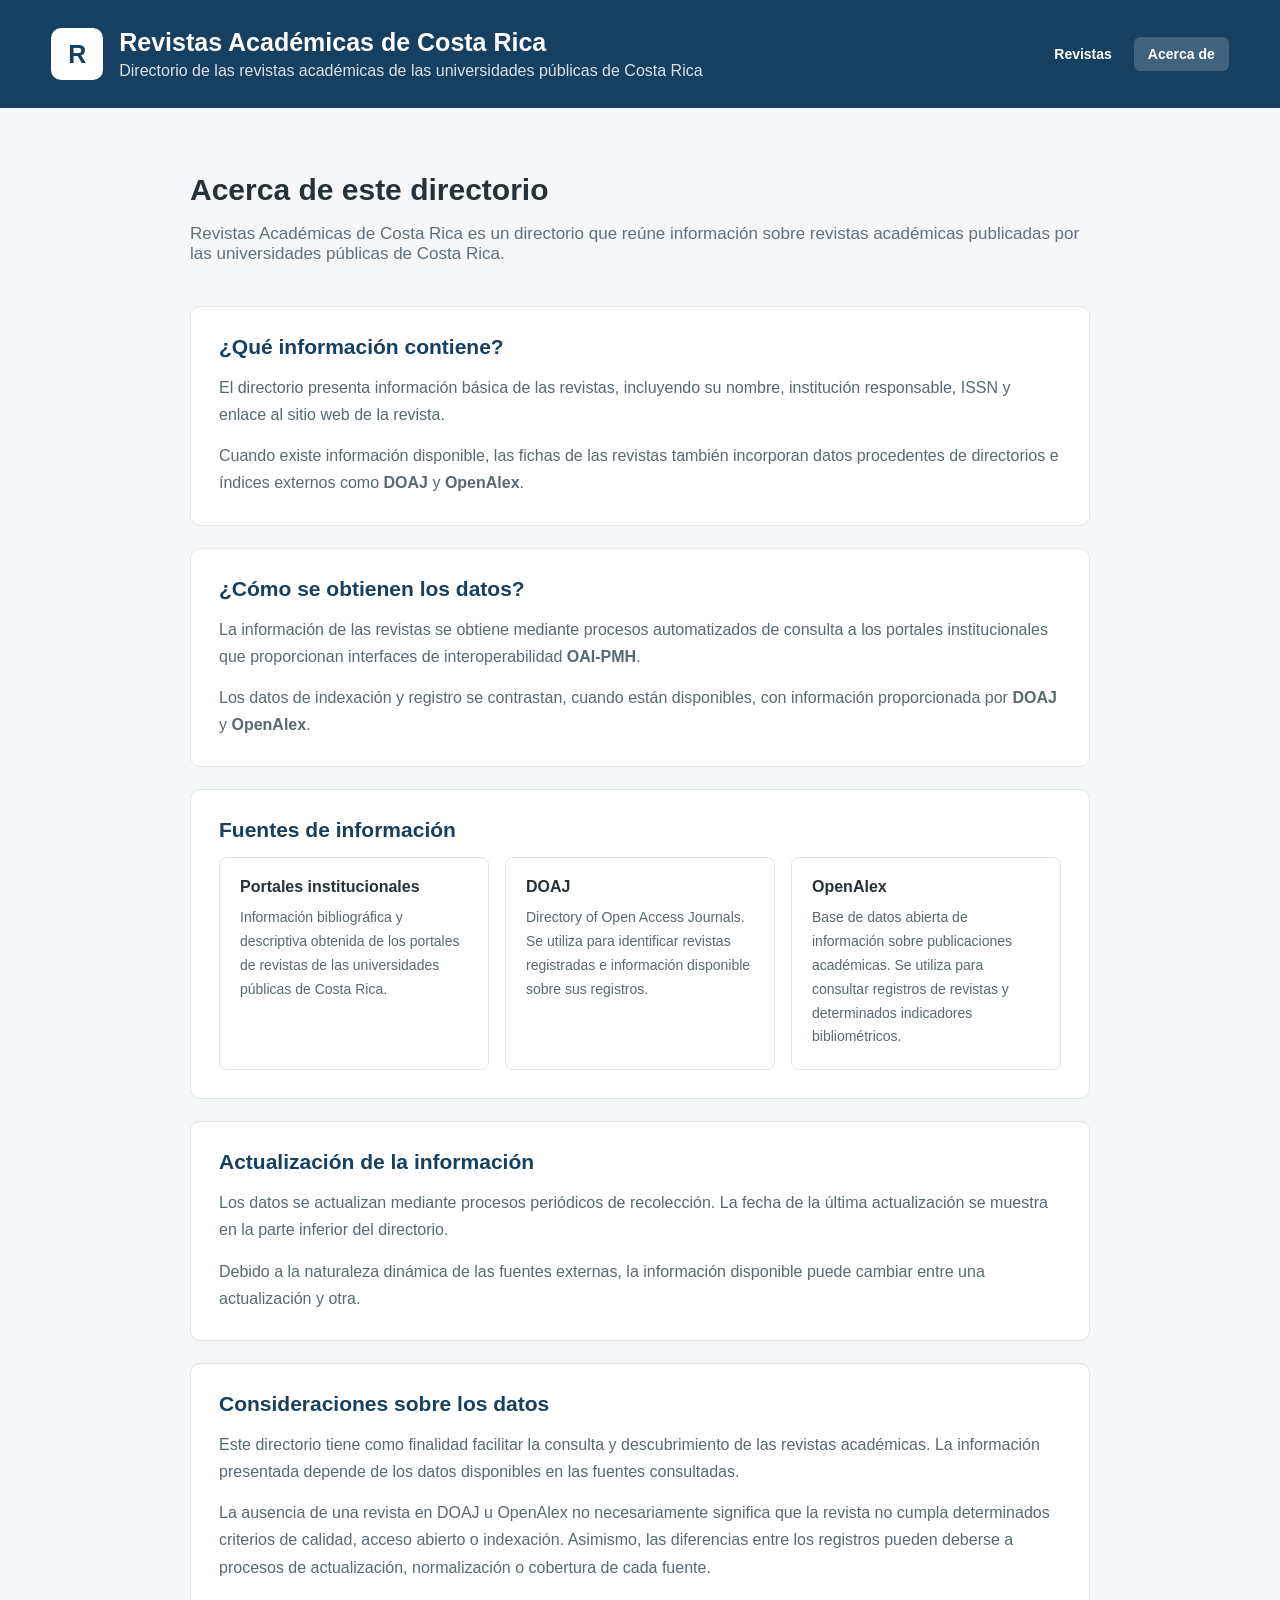
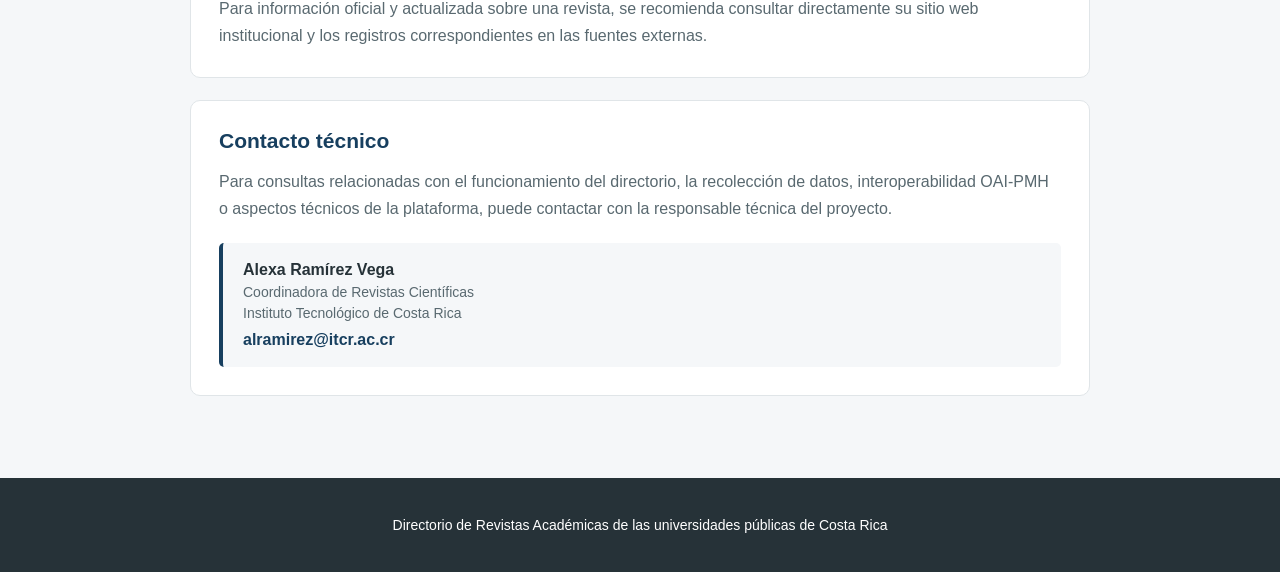
==== acerca.html @ 5f77fae4 "Add files via upload" ====
<!DOCTYPE html>
<html lang="es">

<head>

    <meta charset="UTF-8">

    <meta
        name="viewport"
        content="width=device-width, initial-scale=1.0"
    >

    <title>Acerca de | Revistas Académicas de Costa Rica</title>

    <link
        rel="stylesheet"
        href="estilos.css"
    >

</head>


<body>


<header class="encabezado">

    <div class="contenedor">

        <div class="marca">

            <div class="marca-icono">
                R
            </div>

            <div class="marca-texto">

                <h1>
                    Revistas Académicas de Costa Rica
                </h1>

                <p>
                    Directorio de las revistas académicas de las universidades
                    públicas de Costa Rica
                </p>

            </div>


            <nav class="navegacion">

                <a href="index.php">
                    Revistas
                </a>

                <a
                    href="acerca.html"
                    class="activo"
                >
                    Acerca de
                </a>

            </nav>

        </div>

    </div>

</header>



<main class="contenedor pagina-acerca">


    <section class="introduccion">

        <h2>
            Acerca de este directorio
        </h2>

        <p>
            Revistas Académicas de Costa Rica es un directorio que reúne
            información sobre revistas académicas publicadas por las
            universidades públicas de Costa Rica.
        </p>

    </section>



    <section class="acerca-seccion">

        <h3>
            ¿Qué información contiene?
        </h3>

        <p>
            El directorio presenta información básica de las revistas,
            incluyendo su nombre, institución responsable, ISSN y enlace
            al sitio web de la revista.
        </p>

        <p>
            Cuando existe información disponible, las fichas de las revistas
            también incorporan datos procedentes de directorios e índices
            externos como <strong>DOAJ</strong> y <strong>OpenAlex</strong>.
        </p>

    </section>



    <section class="acerca-seccion">

        <h3>
            ¿Cómo se obtienen los datos?
        </h3>

        <p>
            La información de las revistas se obtiene mediante procesos
            automatizados de consulta a los portales institucionales que
            proporcionan interfaces de interoperabilidad
            <strong>OAI-PMH</strong>.
        </p>

        <p>
            Los datos de indexación y registro se contrastan, cuando están
            disponibles, con información proporcionada por
            <strong>DOAJ</strong> y <strong>OpenAlex</strong>.
        </p>

    </section>



    <section class="acerca-seccion">

        <h3>
            Fuentes de información
        </h3>

        <div class="fuentes-acerca">

            <div class="fuente-acerca">

                <h4>
                    Portales institucionales
                </h4>

                <p>
                    Información bibliográfica y descriptiva obtenida de los
                    portales de revistas de las universidades públicas de
                    Costa Rica.
                </p>

            </div>


            <div class="fuente-acerca">

                <h4>
                    DOAJ
                </h4>

                <p>
                    Directory of Open Access Journals. Se utiliza para
                    identificar revistas registradas e información disponible
                    sobre sus registros.
                </p>

            </div>


            <div class="fuente-acerca">

                <h4>
                    OpenAlex
                </h4>

                <p>
                    Base de datos abierta de información sobre publicaciones
                    académicas. Se utiliza para consultar registros de revistas
                    y determinados indicadores bibliométricos.
                </p>

            </div>

        </div>

    </section>



    <section class="acerca-seccion">

        <h3>
            Actualización de la información
        </h3>

        <p>
            Los datos se actualizan mediante procesos periódicos de
            recolección. La fecha de la última actualización se muestra
            en la parte inferior del directorio.
        </p>

        <p>
            Debido a la naturaleza dinámica de las fuentes externas,
            la información disponible puede cambiar entre una actualización
            y otra.
        </p>

    </section>



    <section class="acerca-seccion">

        <h3>
            Consideraciones sobre los datos
        </h3>

        <p>
            Este directorio tiene como finalidad facilitar la consulta y
            descubrimiento de las revistas académicas. La información
            presentada depende de los datos disponibles en las fuentes
            consultadas.
        </p>

        <p>
            La ausencia de una revista en DOAJ u OpenAlex no necesariamente
            significa que la revista no cumpla determinados criterios de
            calidad, acceso abierto o indexación. Asimismo, las diferencias
            entre los registros pueden deberse a procesos de actualización,
            normalización o cobertura de cada fuente.
        </p>

        <p>
            Para información oficial y actualizada sobre una revista,
            se recomienda consultar directamente su sitio web institucional
            y los registros correspondientes en las fuentes externas.
        </p>

    </section>

    <section class="acerca-seccion">

    <h3>
        Contacto técnico
    </h3>

    <p>
        Para consultas relacionadas con el funcionamiento del directorio,
        la recolección de datos, interoperabilidad OAI-PMH o aspectos
        técnicos de la plataforma, puede contactar con la responsable
        técnica del proyecto.
    </p>

    <div class="contacto-tecnico">

        <strong>
            Alexa Ramírez Vega
        </strong>

        <span>
            Coordinadora de Revistas Científicas
        </span>

        <span>
            Instituto Tecnológico de Costa Rica
        </span>

        <a href="mailto:alramirez@itcr.ac.cr">
            alramirez@itcr.ac.cr
        </a>

    </div>

</section>

</main>



<footer>

    <div class="contenedor">

        <p>
            Directorio de Revistas Académicas de las universidades públicas
            de Costa Rica
        </p>

    </div>

</footer>


</body>

</html>
---- estilos.css ----
* {
    box-sizing: border-box;
}

body {
    margin: 0;
    font-family: Arial, Helvetica, sans-serif;
    background: #f5f7f9;
    color: #263238;
}

.contenedor {
    width: min(1180px, 92%);
    margin: 0 auto;
}


/* ==============================
   ENCABEZADO
   ============================== */

.encabezado {
    background: #173f5f;
    color: white;
    padding: 28px 0;
}

.marca {
    display: flex;
    align-items: center;
    gap: 16px;
}

.marca-icono {
    width: 52px;
    height: 52px;
    border-radius: 10px;
    background: white;
    color: #173f5f;

    display: flex;
    align-items: center;
    justify-content: center;

    font-size: 25px;
    font-weight: bold;
}

.marca h1 {
    margin: 0;
    font-size: 25px;
}

.marca p {
    margin: 5px 0 0;
    opacity: 0.85;
}


/* ==============================
   INTRODUCCIÓN
   ============================== */

.introduccion {
    padding: 40px 0 25px;
}

.introduccion h2 {
    margin-bottom: 8px;
    font-size: 30px;
}

.introduccion p {
    color: #60717d;
    font-size: 17px;
}


/* ==============================
   BUSCADOR
   ============================== */

.buscador {
    margin-bottom: 20px;
}

.buscador input {
    width: 100%;
    padding: 16px 18px;

    border: 1px solid #ccd5da;
    border-radius: 8px;

    font-size: 16px;

    background: white;
}

.buscador input:focus {
    outline: none;
    border-color: #173f5f;
}


/* ==============================
   FILTROS
   ============================== */

.filtros {
    display: flex;
    align-items: center;
    gap: 12px;
    margin-bottom: 25px;
}

.filtros label {
    font-weight: bold;
}

.filtros select {
    padding: 10px 14px;

    border: 1px solid #ccd5da;
    border-radius: 6px;

    background: white;
}


/* ==============================
   ESTADÍSTICAS
   ============================== */

.resumen {
    display: flex;
    gap: 20px;
    margin-bottom: 30px;
}

.estadistica {
    background: white;

    border: 1px solid #e0e5e8;
    border-radius: 8px;

    padding: 18px 25px;

    min-width: 150px;
}

.estadistica strong {
    display: block;
    font-size: 27px;
    color: #173f5f;
}

.estadistica span {
    color: #687780;
}


/* ==============================
   REVISTAS
   ============================== */

.revistas {
    display: grid;

    grid-template-columns:
        repeat(auto-fill, minmax(340px, 1fr));

    gap: 22px;

    margin-bottom: 50px;
}

.revista {
    background: white;

    border: 1px solid #e0e5e8;
    border-radius: 10px;

    padding: 24px;

    transition:
        transform 0.15s ease,
        box-shadow 0.15s ease;
}

.revista:hover {
    transform: translateY(-2px);

    box-shadow:
        0 5px 18px rgba(0, 0, 0, 0.08);
}

.revista-institucion {
    font-size: 13px;
    font-weight: bold;

    color: #687780;

    margin-bottom: 9px;
}

.revista h3 {
    margin: 0 0 10px;

    font-size: 20px;
    line-height: 1.3;
}

.issn {
    font-size: 14px;

    color: #173f5f;

    font-weight: bold;

    margin-bottom: 15px;
}

.descripcion {
    font-size: 14px;
    line-height: 1.6;

    color: #596970;

    margin-bottom: 20px;
}

.boton {
    display: inline-block;

    padding: 9px 15px;

    border-radius: 6px;

    background: #173f5f;
    color: white;

    text-decoration: none;

    font-size: 14px;
    font-weight: bold;
}

.boton:hover {
    opacity: 0.9;
}


/* ==============================
   SIN RESULTADOS
   ============================== */

.sin-resultados {
    text-align: center;

    background: white;

    padding: 50px;

    border-radius: 10px;

    margin-bottom: 50px;
}

.sin-resultados h3 {
    margin-top: 0;
}


/* ==============================
   FOOTER
   ============================== */

footer {
    background: #263238;
    color: white;

    padding: 25px 0;

    font-size: 14px;

    text-align: center;
}

/* ==========================================
   FUENTES DE INDEXACIÓN
   ========================================== */

.fuentes-indexacion {
    margin-top: 18px;
    margin-bottom: 18px;
    padding: 12px 0;
    border-top: 1px solid #e0e5e8;
    border-bottom: 1px solid #e0e5e8;
}

.fuente {
    display: flex;
    align-items: center;
    gap: 8px;
    margin: 7px 0;
    font-size: 14px;
}

.fuente-nombre {
    font-weight: bold;
    color: #263238;
    min-width: 75px;
}

.fuente-estado {
    font-weight: 600;
}

.estado-si {
    color: #18794e;
}

.estado-no {
    color: #777;
}


/* ==========================================
   BOTONES
   ========================================== */

.acciones-revista {
    display: flex;
    gap: 10px;
    flex-wrap: wrap;
    margin-top: 16px;
}

.boton,
.boton-secundario {
    display: inline-block;

    padding: 9px 15px;

    border-radius: 6px;

    font-size: 14px;
    font-weight: bold;

    text-decoration: none;

    cursor: pointer;

    transition:
        background 0.15s ease,
        border-color 0.15s ease,
        transform 0.15s ease;
}

.boton {
    border: 1px solid #173f5f;

    background: #173f5f;
    color: white;
}

.boton:hover {
    background: #102f48;
    border-color: #102f48;
}

.boton-secundario {
    border: 1px solid #173f5f;

    background: white;
    color: #173f5f;
}

.boton-secundario:hover {
    background: #eef4f8;
}


/* ==========================================
   MODAL FICHA
   ========================================== */

.modal-ficha {
    display: none;

    position: fixed;

    z-index: 1000;

    inset: 0;

    background: rgba(0, 0, 0, 0.55);

    padding: 30px 15px;

    overflow-y: auto;
}

.modal-contenido {
    position: relative;

    max-width: 850px;

    margin: 0 auto;

    background: white;

    border-radius: 10px;

    padding: 30px;

    box-shadow:
        0 10px 40px rgba(0, 0, 0, 0.25);
}

.modal-cerrar {
    position: absolute;

    top: 12px;
    right: 15px;

    width: 40px;
    height: 40px;

    border: none;

    background: transparent;

    color: #687780;

    font-size: 30px;

    line-height: 1;

    cursor: pointer;

    border-radius: 5px;
}

.modal-cerrar:hover {
    background: #f1f3f4;
    color: #263238;
}


/* ==========================================
   FICHA
   ========================================== */

.ficha-titulo {
    margin-top: 0;

    padding-right: 45px;

    color: #173f5f;

    font-size: 27px;

    line-height: 1.3;
}

.ficha-seccion {
    margin-top: 28px;

    padding-top: 20px;

    border-top: 1px solid #e0e5e8;
}

.ficha-seccion h4 {
    margin-top: 0;
    margin-bottom: 16px;

    color: #173f5f;

    font-size: 19px;
}

.ficha-dato {
    margin: 9px 0;

    line-height: 1.5;
}

.ficha-dato strong {
    display: inline-block;

    min-width: 150px;

    color: #455a64;
}

.ficha-dato a {
    color: #173f5f;

    font-weight: bold;
}

.ficha-dato a:hover {
    text-decoration: underline;
}

.ficha-issn {
    display: inline-block;

    margin: 3px 5px 3px 0;

    padding: 4px 9px;

    background: #f1f4f6;

    border: 1px solid #dde3e7;

    border-radius: 5px;

    font-size: 13px;

    color: #455a64;
}


/* ==========================================
   TABLA PRODUCCIÓN OPENALEX
   ========================================== */

.ficha-anual {
    display: grid;
    grid-template-columns: 70px repeat(3, 1fr);
    gap: 8px;
    margin: 10px 0;
    font-size: 0.9rem;
    align-items: center;
}

.ficha-anual strong {
    padding-bottom: 6px;
    border-bottom: 1px solid #ddd;
}

.ficha-anual span {
    padding: 4px 0;
}

.ficha-anual:first-of-type {
    font-weight: bold;
}


/* ==============================
   CELULAR
   ============================== */

@media (max-width: 600px) {

    .ficha-anual {
        grid-template-columns: repeat(4, 1fr);
        font-size: 0.8rem;
    }

    .marca h1 {
        font-size: 19px;
    }

    .marca p {
        font-size: 13px;
    }

    .revistas {
        grid-template-columns: 1fr;
    }

    .filtros {
        align-items: flex-start;
        flex-direction: column;
    }

    .filtros select {
        width: 100%;
    }

    .resumen {
        flex-direction: column;
    }

}
/* =========================================
   FICHA COMPLETA
========================================= */

.ficha-titulo {
    margin: 0 0 6px;
    color: #173f5f;
    font-size: 27px;
    line-height: 1.3;
}

.ficha-institucion {
    color: #687780;
    margin-bottom: 25px;
    font-size: 15px;
}

.ficha-seccion {
    margin-top: 28px;
    padding-top: 22px;
    border-top: 1px solid #e0e5e8;
}

.ficha-seccion h4 {
    color: #173f5f;
    font-size: 20px;
    margin: 0 0 18px;
}

.ficha-dato {
    margin: 9px 0;
    line-height: 1.5;
}

.ficha-dato strong {
    display: inline-block;
    min-width: 160px;
    color: #37474f;
}

.ficha-issn {
    display: inline-block;
    margin: 3px 5px 3px 0;
    padding: 5px 9px;
    background: #f1f4f6;
    border-radius: 5px;
    font-size: 14px;
}

.ficha-enlace {
    display: inline-block;
    margin-top: 8px;
    color: #173f5f;
    font-weight: bold;
    text-decoration: none;
}

.ficha-enlace:hover {
    text-decoration: underline;
}


/* =========================================
   INDICADORES OPENALEX
========================================= */

.indicadores-openalex {
    display: grid;
    grid-template-columns: repeat(3, 1fr);
    gap: 14px;
    margin: 20px 0;
}

.indicador-openalex {
    background: #f5f7f9;
    border: 1px solid #e0e5e8;
    border-radius: 8px;
    padding: 16px;
    text-align: center;
}

.indicador-openalex strong {
    display: block;
    font-size: 25px;
    color: #173f5f;
    margin-bottom: 5px;
}

.indicador-openalex span {
    display: block;
    font-size: 13px;
    color: #687780;
}


/* =========================================
   GRÁFICO
========================================= */

.grafico-contenedor {
    position: relative;
    width: 100%;
    height: 350px;
    margin-top: 20px;
}


/* =========================================
   ESTADO DE FUENTE
========================================= */

.ficha-estado {
    display: inline-block;
    padding: 5px 10px;
    border-radius: 5px;
    font-weight: bold;
    font-size: 14px;
}

.ficha-estado-si {
    background: #e7f5ec;
    color: #18794e;
}

.ficha-estado-no {
    background: #f1f1f1;
    color: #666;
}

/* =========================================
   BOTONES DE REGISTROS EXTERNOS
========================================= */

.ficha-enlace {
    display: inline-block;
    margin-top: 10px;
    padding: 9px 15px;

    background: #f1f4f6;
    color: #173f5f;

    border: 1px solid #ccd5da;
    border-radius: 6px;

    font-size: 14px;
    font-weight: bold;

    text-decoration: none;

    transition:
        background 0.15s ease,
        border-color 0.15s ease;
}

.ficha-enlace:hover {
    background: #e5eaee;
    border-color: #173f5f;
    text-decoration: none;
}

/* =========================================
   RESPONSIVE
========================================= */

@media (max-width: 700px) {

    .indicadores-openalex {
        grid-template-columns: repeat(2, 1fr);
    }

    .grafico-contenedor {
        height: 280px;
    }

}

@media (max-width: 450px) {

    .indicadores-openalex {
        grid-template-columns: 1fr;
    }

}

/* =========================================
   NAVEGACIÓN
========================================= */

.marca-texto {
    flex: 1;
}

.navegacion {
    display: flex;
    align-items: center;
    gap: 8px;
    margin-left: auto;
}

.navegacion a {
    display: inline-block;

    padding: 9px 14px;

    border-radius: 6px;

    color: white;

    text-decoration: none;

    font-size: 14px;
    font-weight: bold;

    transition:
        background 0.15s ease;
}

.navegacion a:hover {
    background: rgba(255, 255, 255, 0.12);
}

.navegacion a.activo {
    background: rgba(255, 255, 255, 0.18);
}


/* =========================================
   PÁGINA ACERCA DE
========================================= */

.pagina-acerca {
    max-width: 900px;
    padding-bottom: 60px;
}

.acerca-seccion {
    background: white;

    border: 1px solid #e0e5e8;
    border-radius: 10px;

    padding: 28px;

    margin-bottom: 22px;
}

.acerca-seccion h3 {
    margin-top: 0;
    margin-bottom: 15px;

    color: #173f5f;

    font-size: 21px;
}

.acerca-seccion p {
    color: #596970;

    line-height: 1.7;

    margin: 0 0 14px;
}

.acerca-seccion p:last-child {
    margin-bottom: 0;
}


/* =========================================
   FUENTES
========================================= */

.fuentes-acerca {
    display: grid;

    grid-template-columns:
        repeat(3, 1fr);

    gap: 16px;
}

.fuente-acerca {
    border: 1px solid #e0e5e8;

    border-radius: 8px;

    padding: 20px;
}

.fuente-acerca h4 {
    margin-top: 0;
    margin-bottom: 10px;

    color: #263238;
}

.fuente-acerca p {
    font-size: 14px;
}


/* =========================================
   MÓVIL
========================================= */

@media (max-width: 700px) {

    .marca {
        flex-wrap: wrap;
    }

    .navegacion {
        width: 100%;
        margin-left: 68px;
    }

    .fuentes-acerca {
        grid-template-columns: 1fr;
    }

}
/* =========================================
   DISCLAIMER
========================================= */

.disclaimer {
    max-width: 900px;

    margin: 18px auto 0;

    padding-top: 15px;

    border-top: 1px solid rgba(255, 255, 255, 0.15);
}

.disclaimer p {
    margin: 0;

    color: #c7d0d5;

    font-size: 12px;

    line-height: 1.6;
}

/* =========================================
   CONTACTO TÉCNICO
========================================= */

.contacto-tecnico {
    display: flex;
    flex-direction: column;
    gap: 5px;

    margin-top: 20px;

    padding: 18px 20px;

    background: #f5f7f9;

    border-left: 4px solid #173f5f;

    border-radius: 5px;

    color: #596970;
}

.contacto-tecnico strong {
    color: #263238;
    font-size: 16px;
}

.contacto-tecnico span {
    font-size: 14px;
}

.contacto-tecnico a {
    color: #173f5f;
    font-weight: 600;
    text-decoration: none;
    margin-top: 5px;
}

.contacto-tecnico a:hover {
    text-decoration: underline;
}
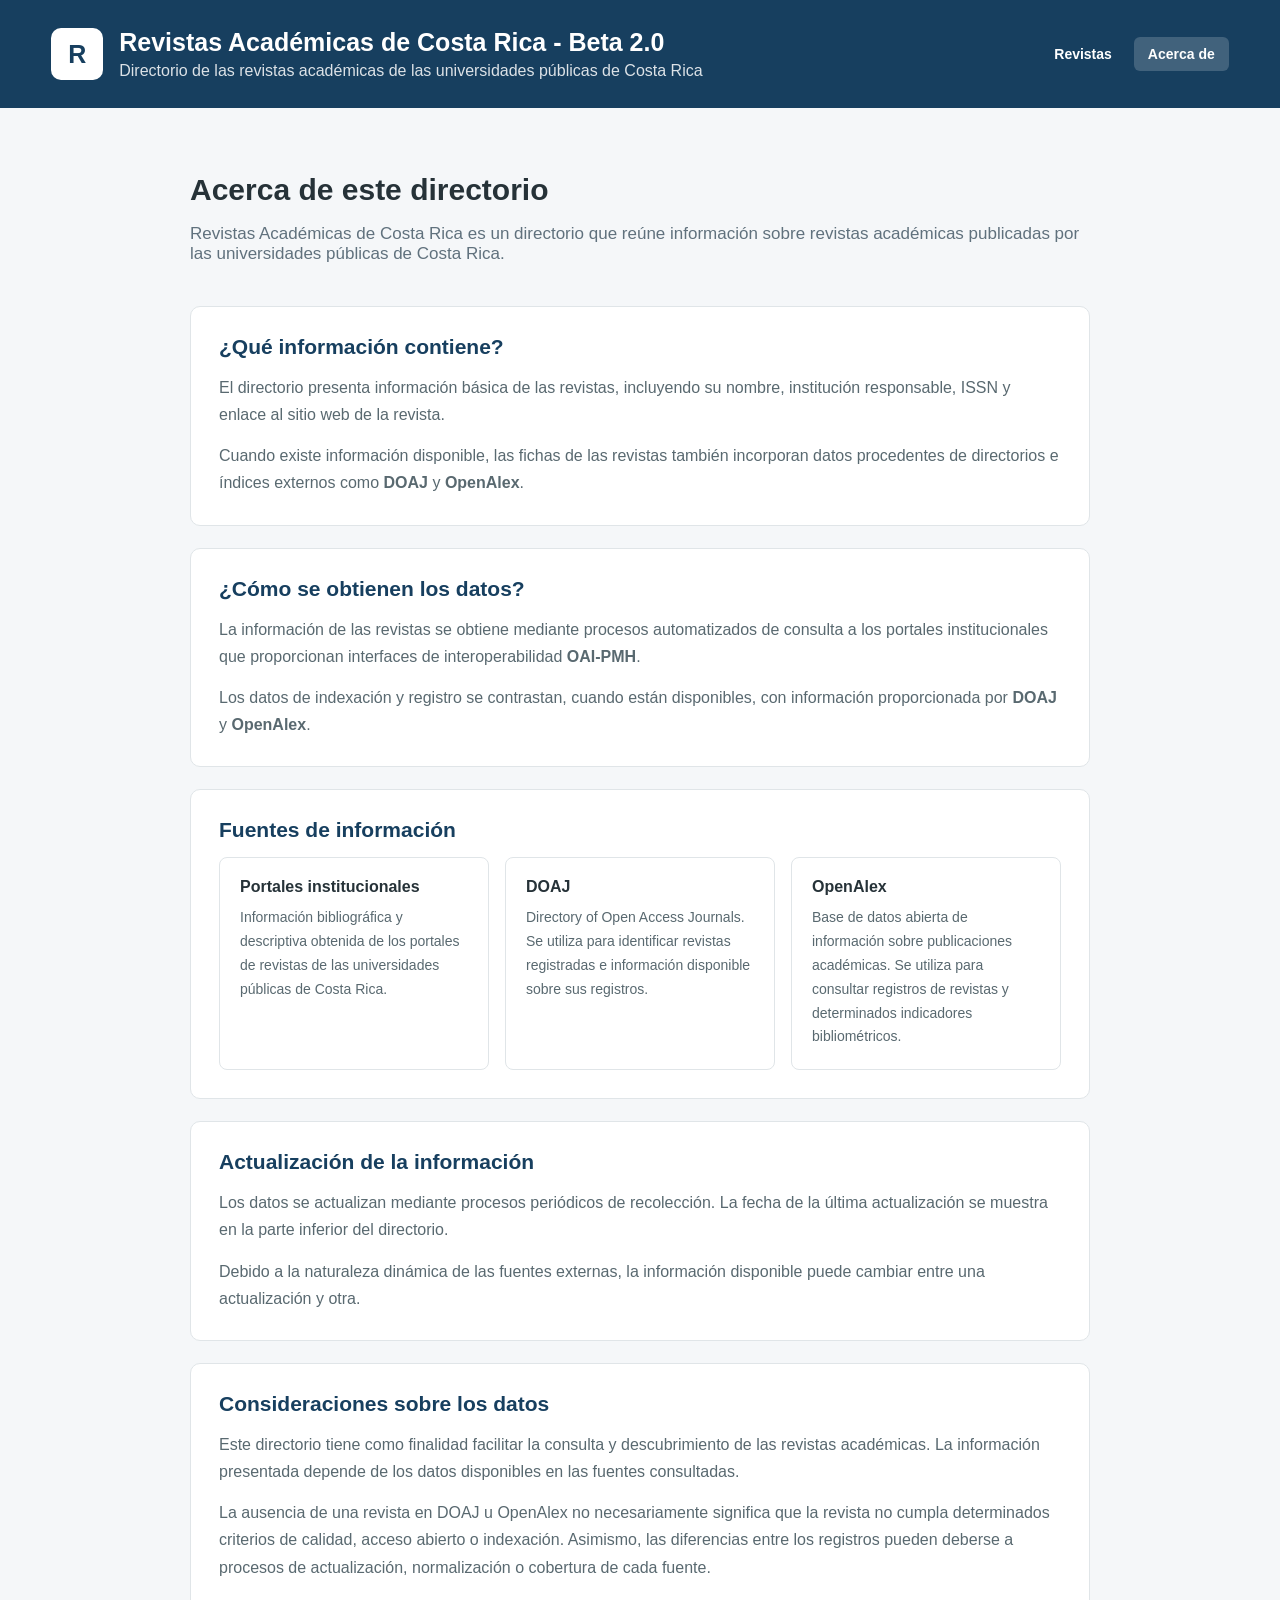
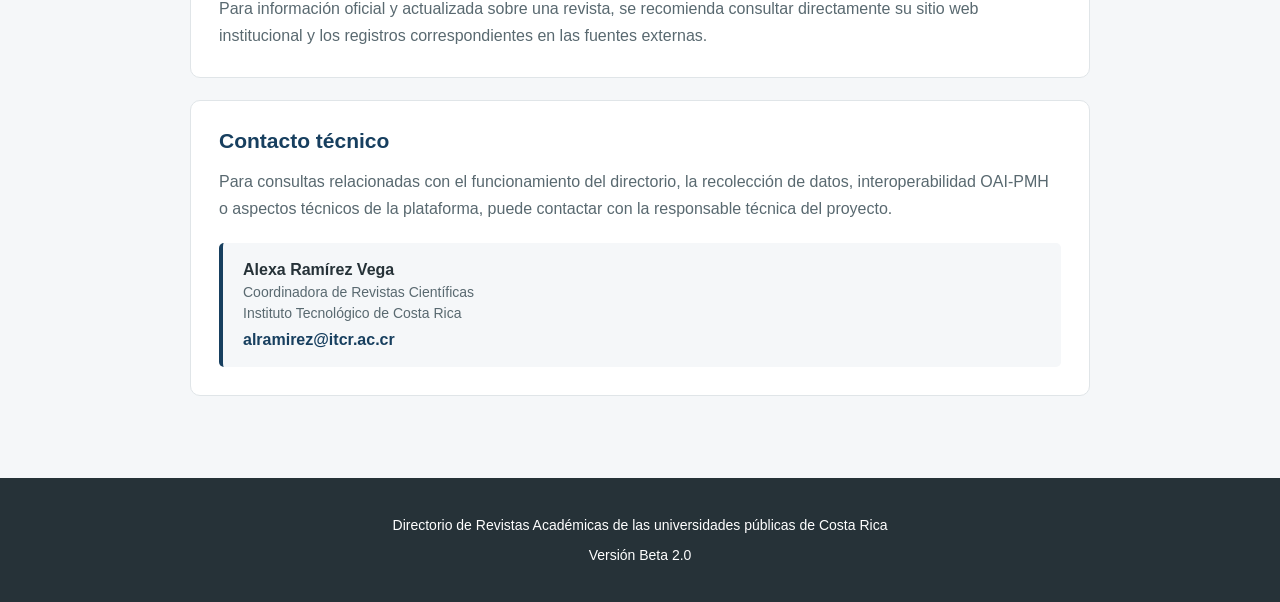
==== commit af5e8fb9: "Update header and footer for Beta 2.0 version Added version information to the header and footer." ====
--- a/acerca.html
+++ b/acerca.html
@@ -36,7 +36,7 @@
             <div class="marca-texto">
 
                 <h1>
-                    Revistas Académicas de Costa Rica
+                    Revistas Académicas de Costa Rica - Beta 2.0
                 </h1>
 
                 <p>
@@ -49,7 +49,7 @@
 
             <nav class="navegacion">
 
-                <a href="index.php">
+                <a href="index.html">
                     Revistas
                 </a>
 
@@ -291,6 +291,8 @@
             de Costa Rica
         </p>
 
+         <p> Versión Beta 2.0 </p>
+
     </div>
 
 </footer>
@@ -298,4 +300,4 @@
 
 </body>
 
-</html>+</html>
